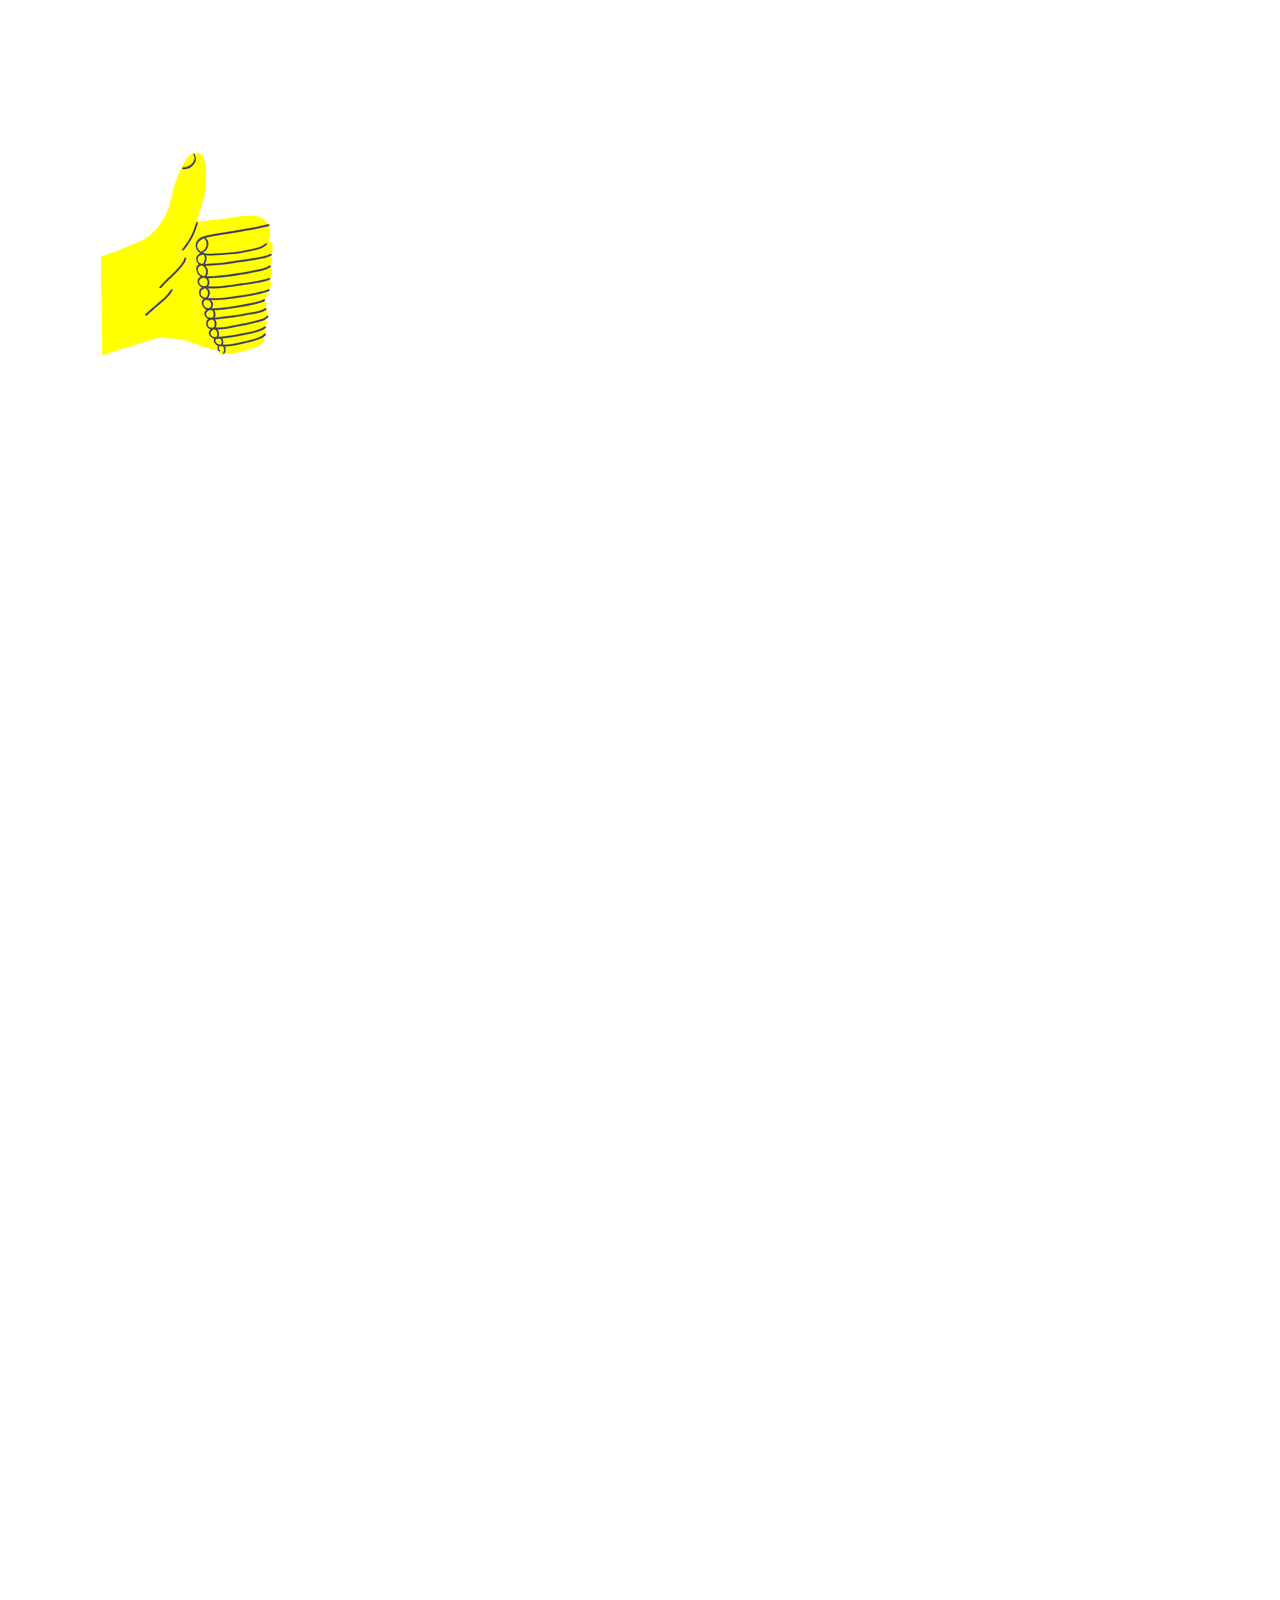
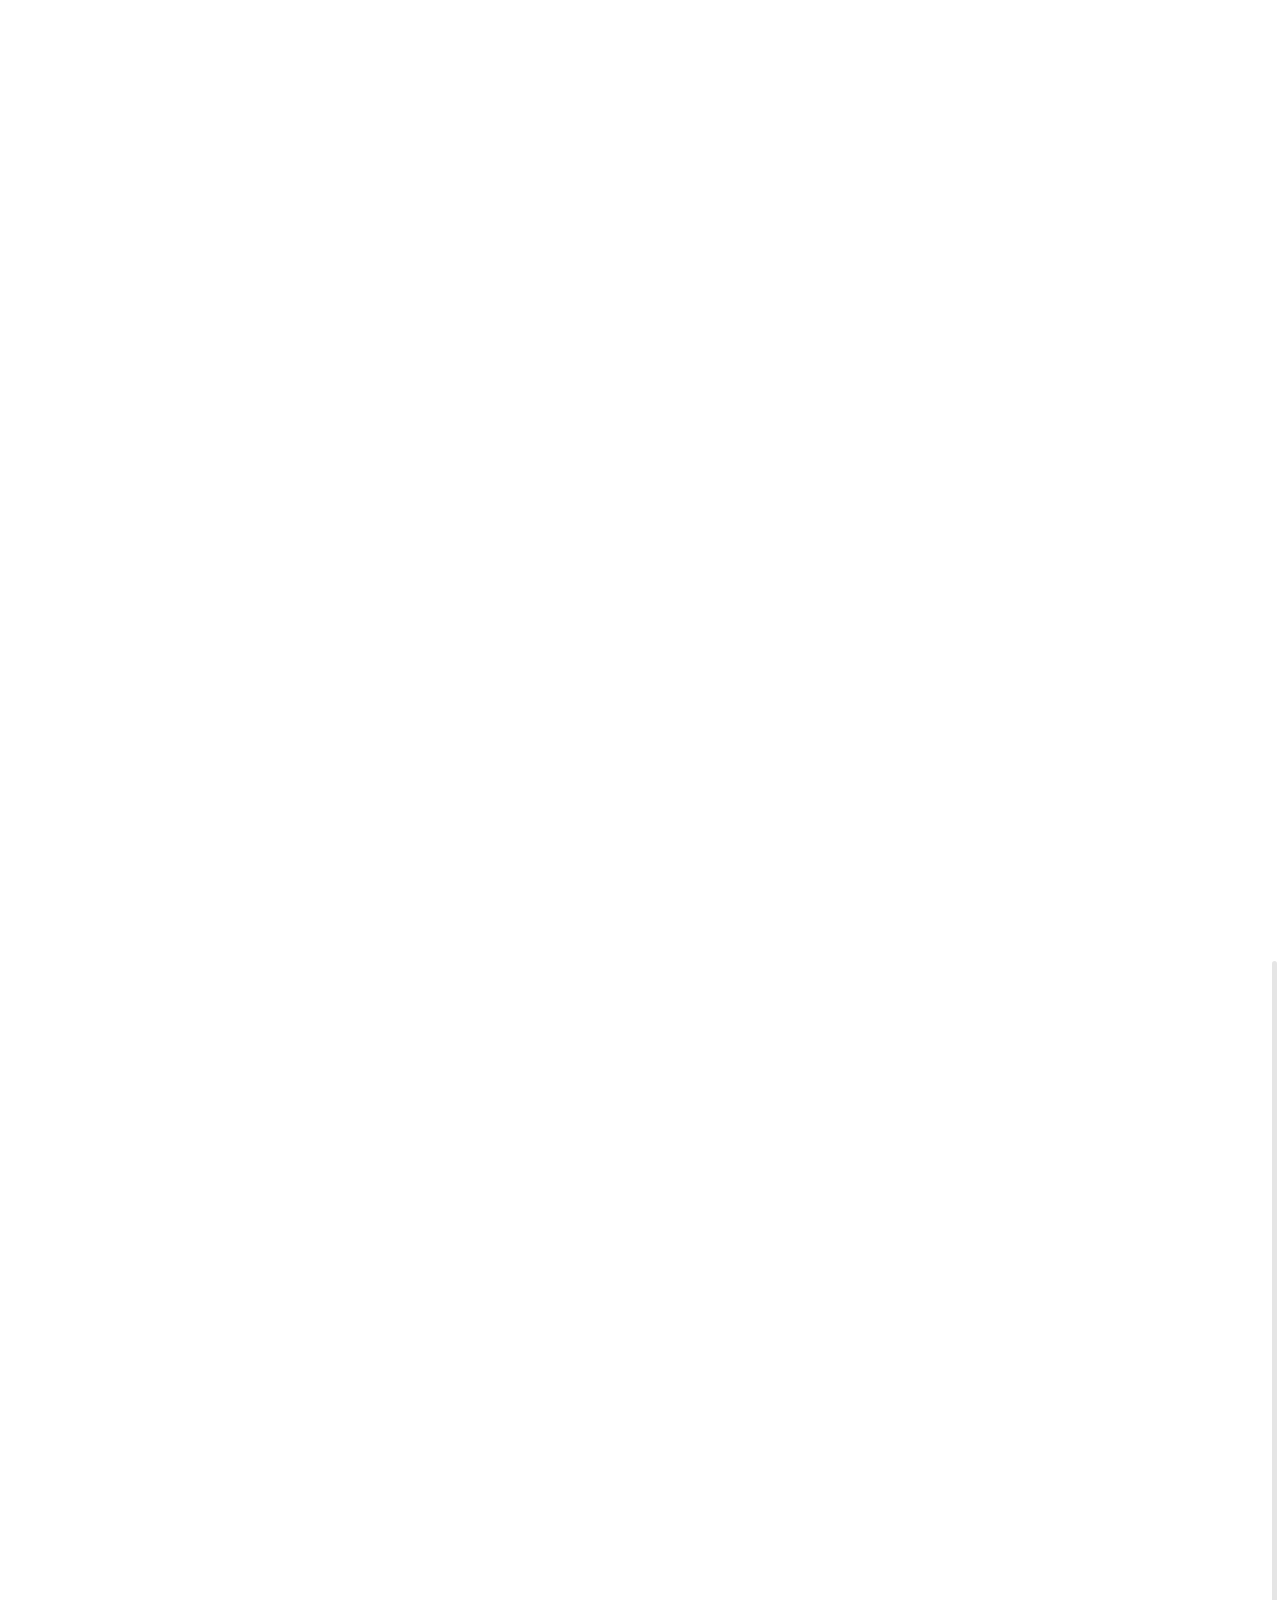
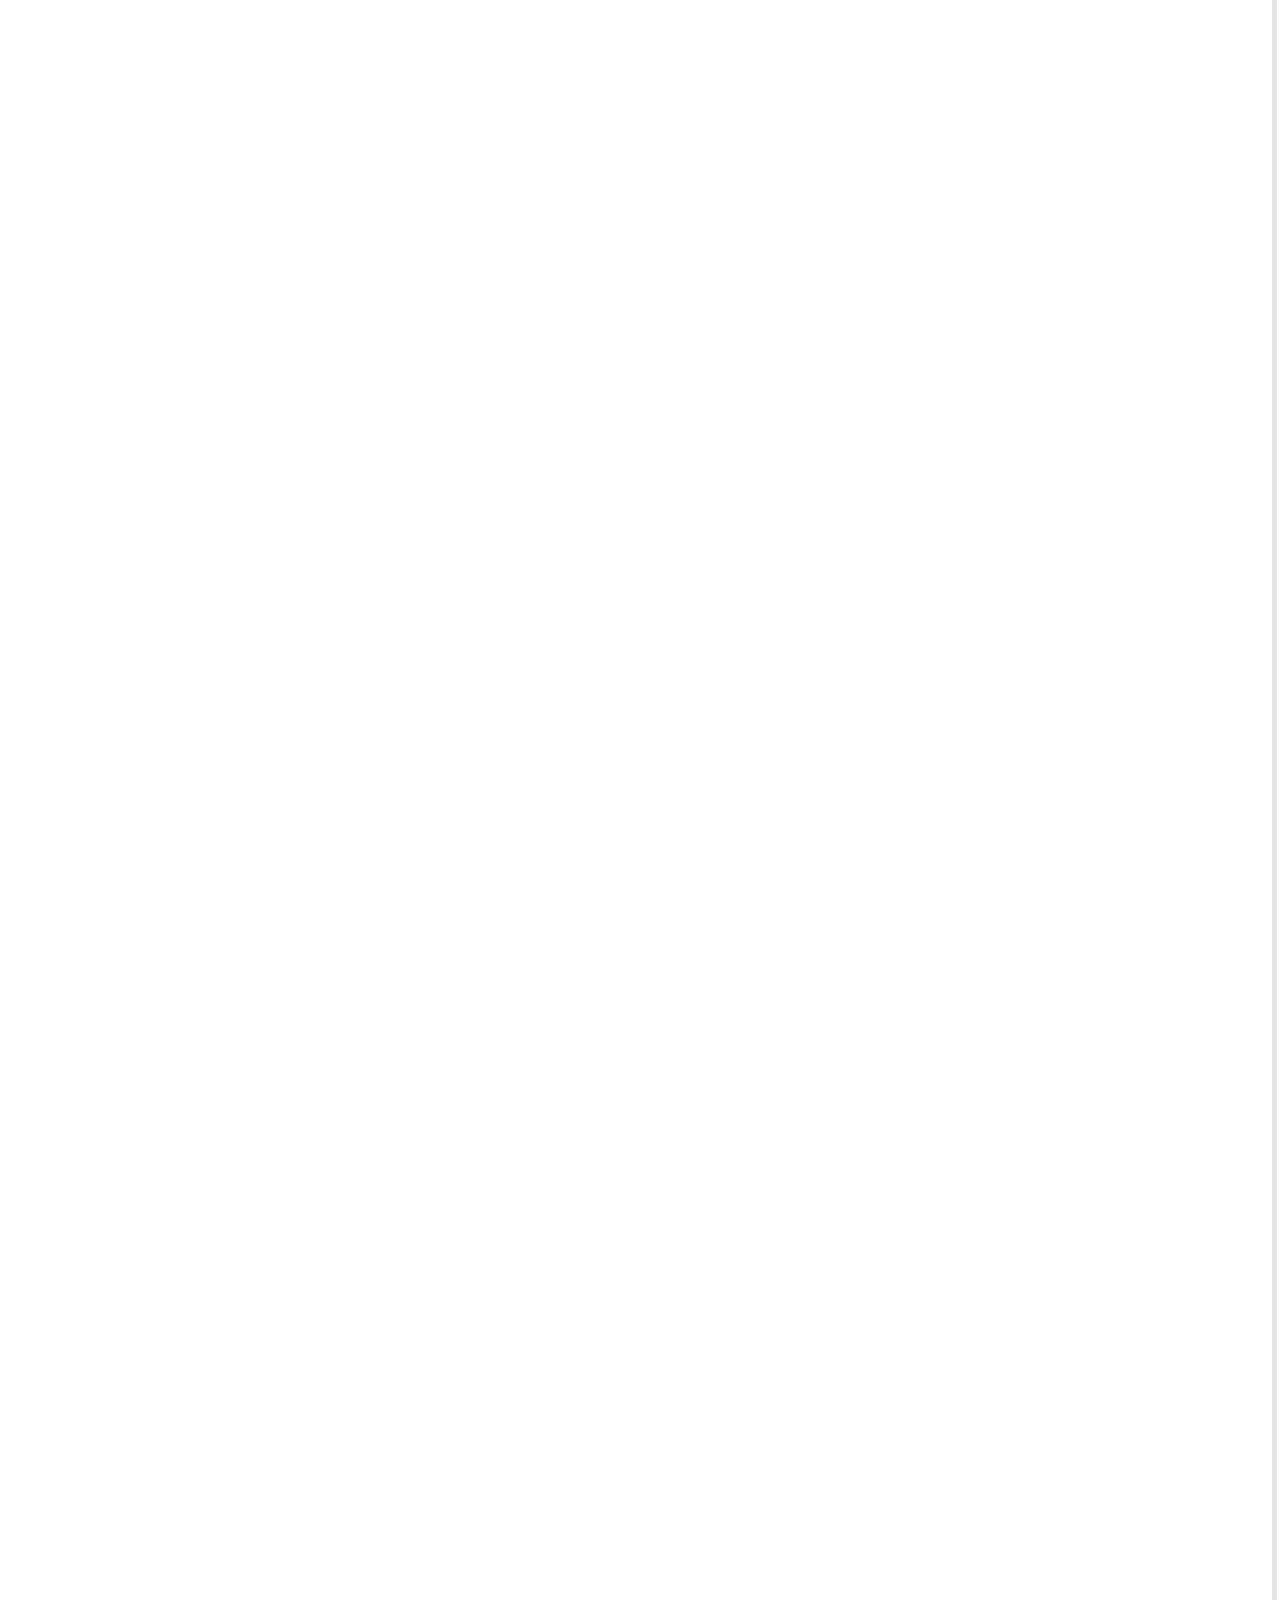
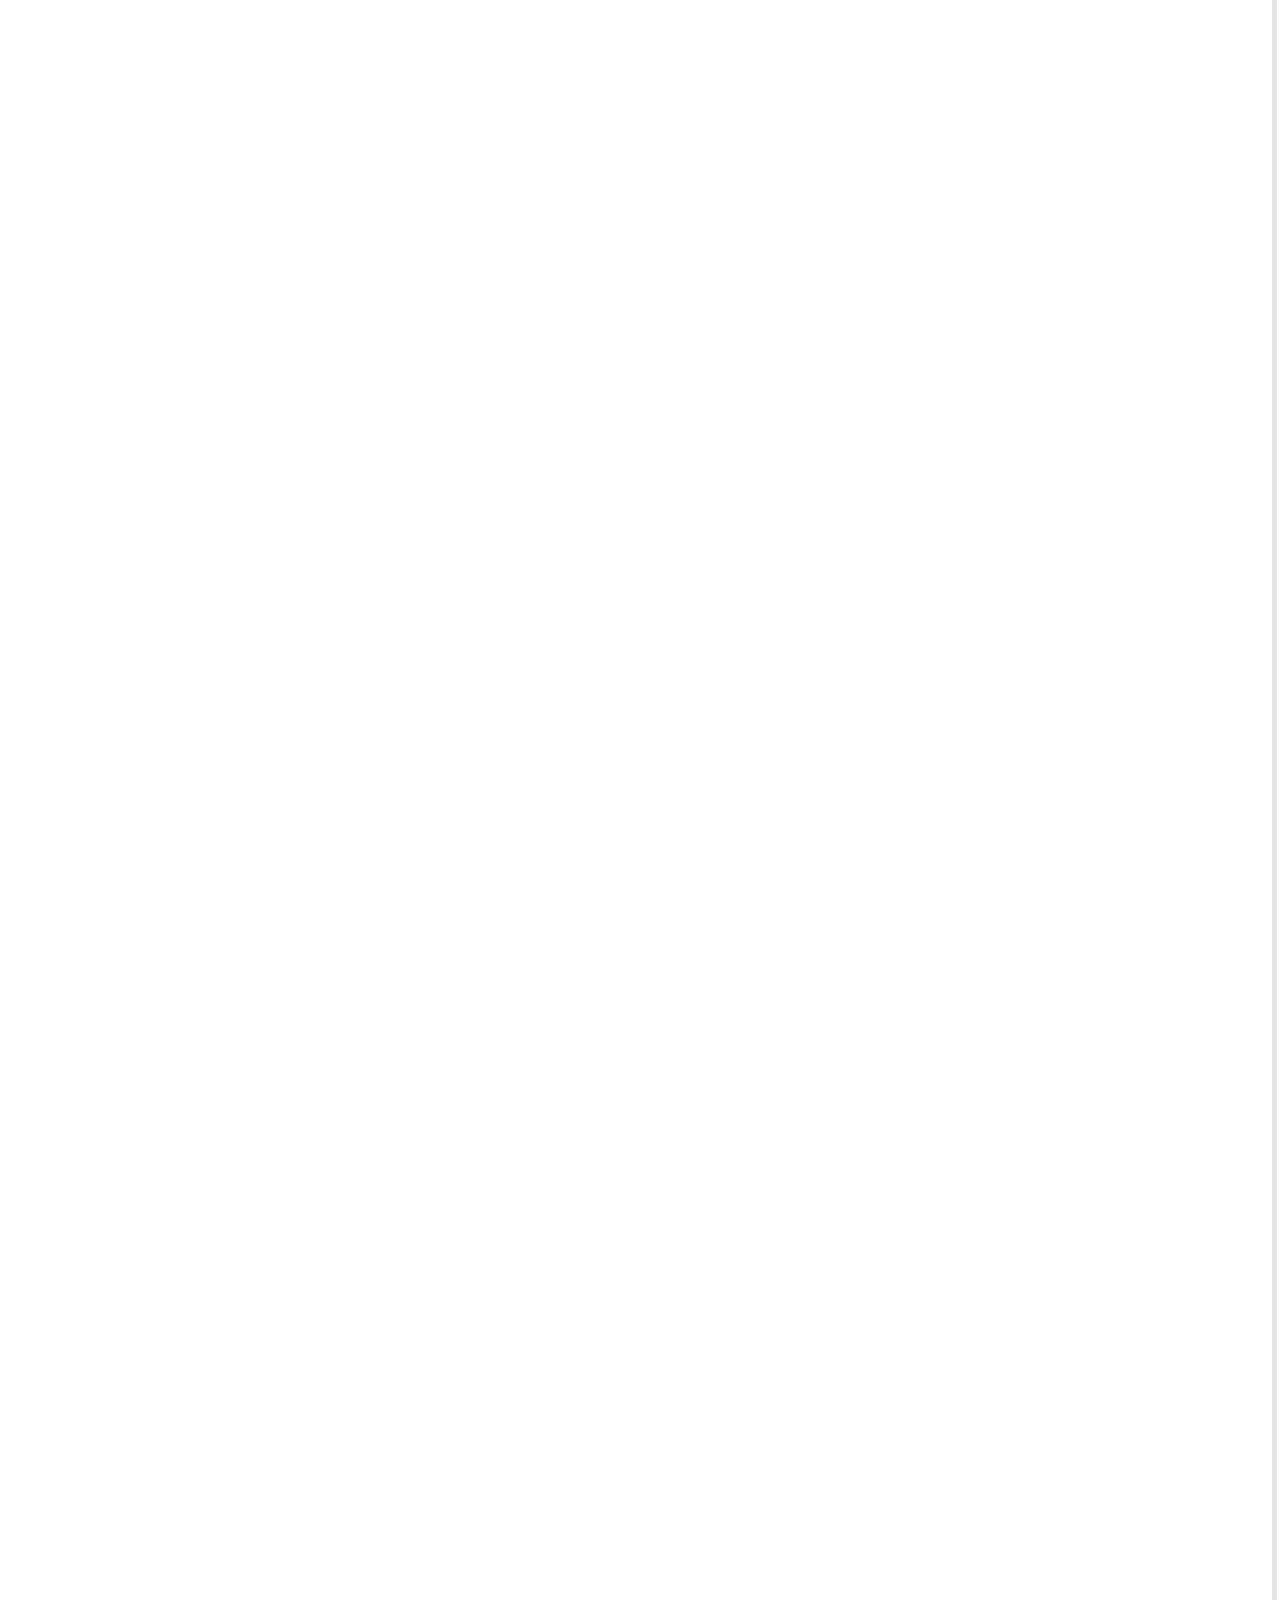
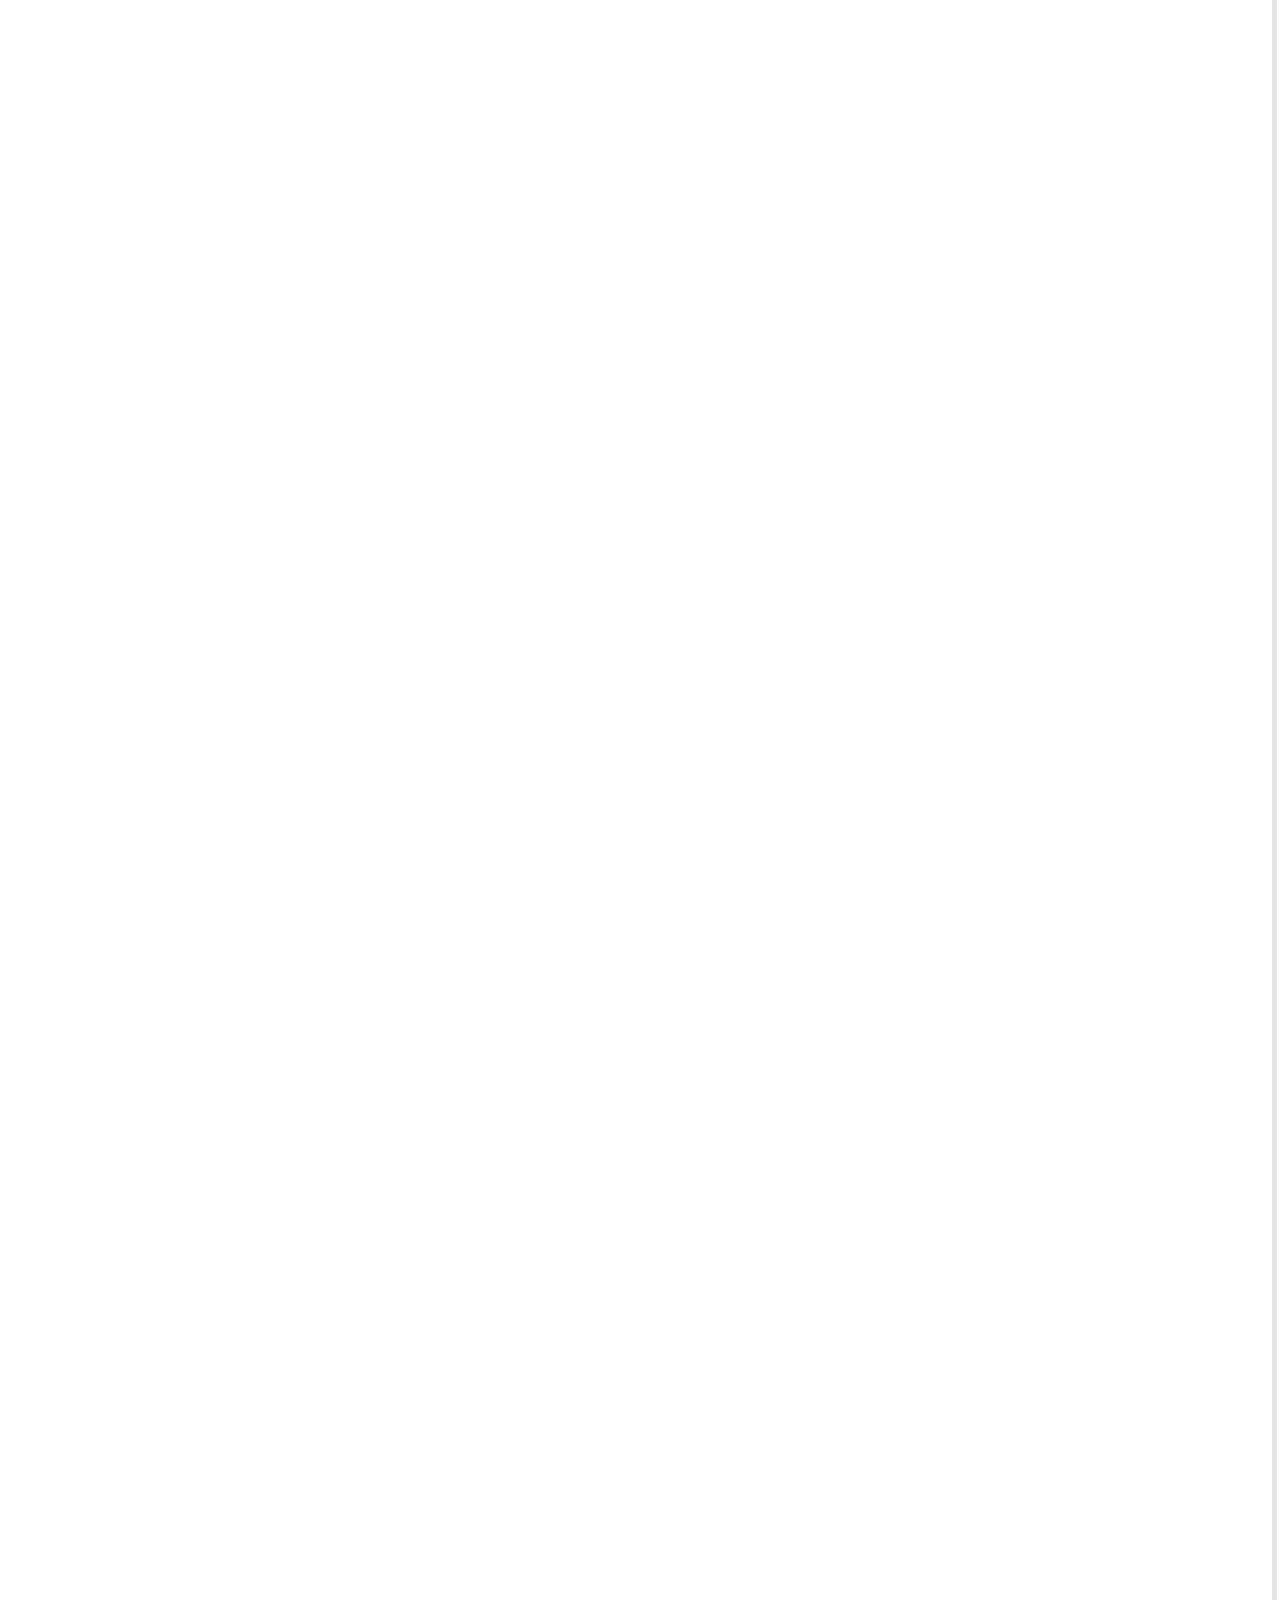
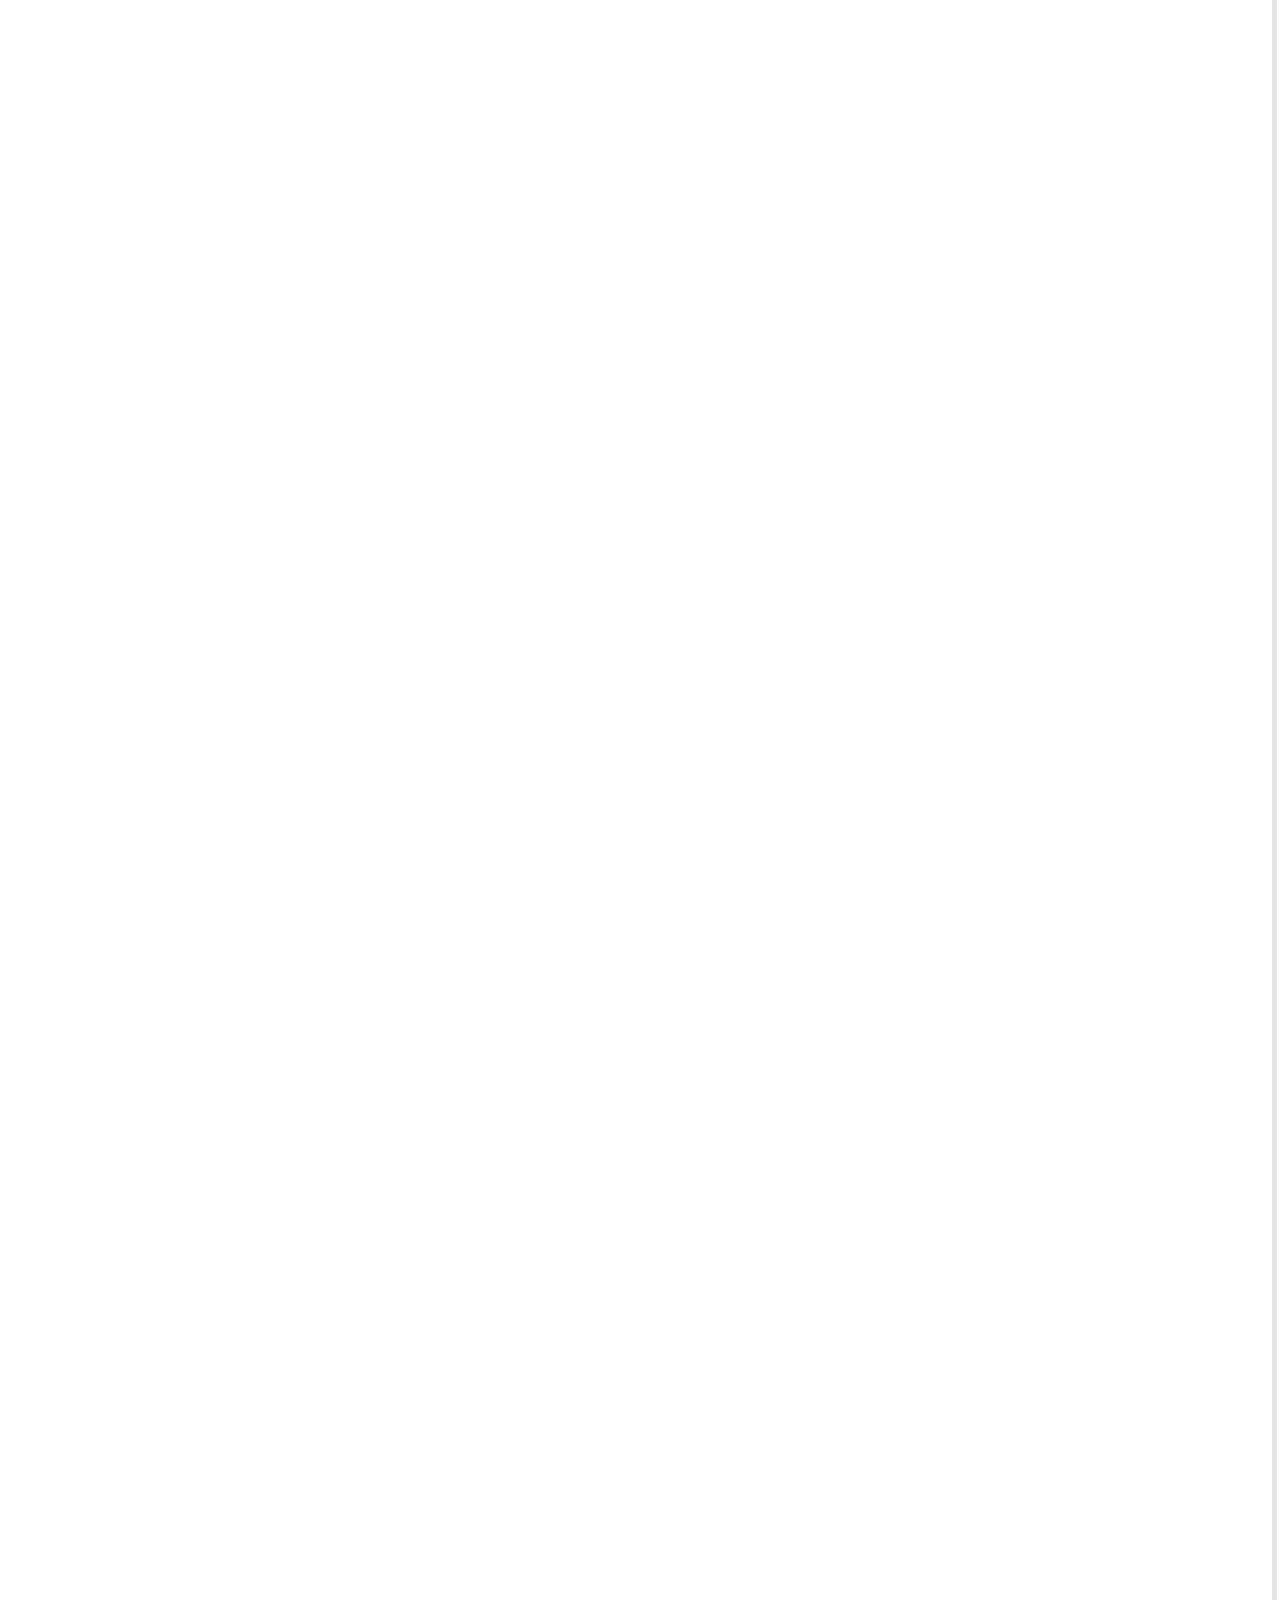
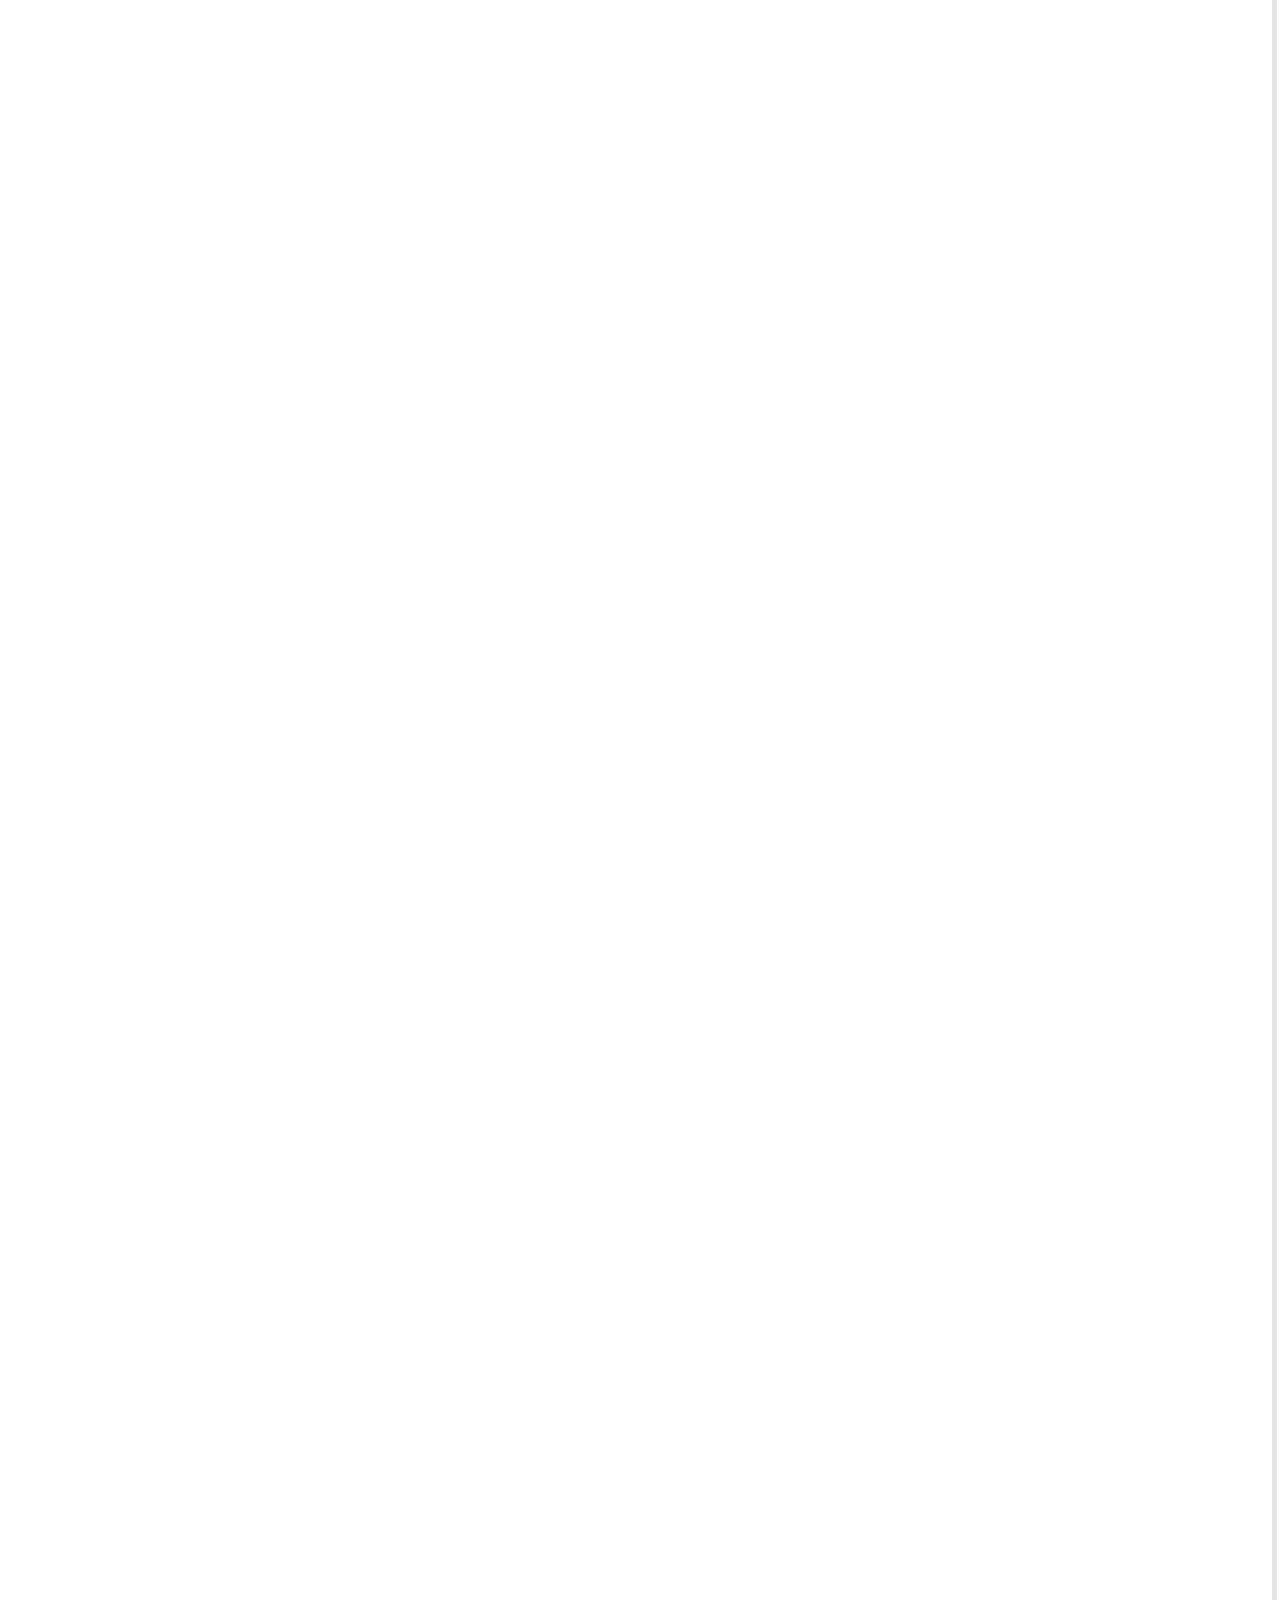
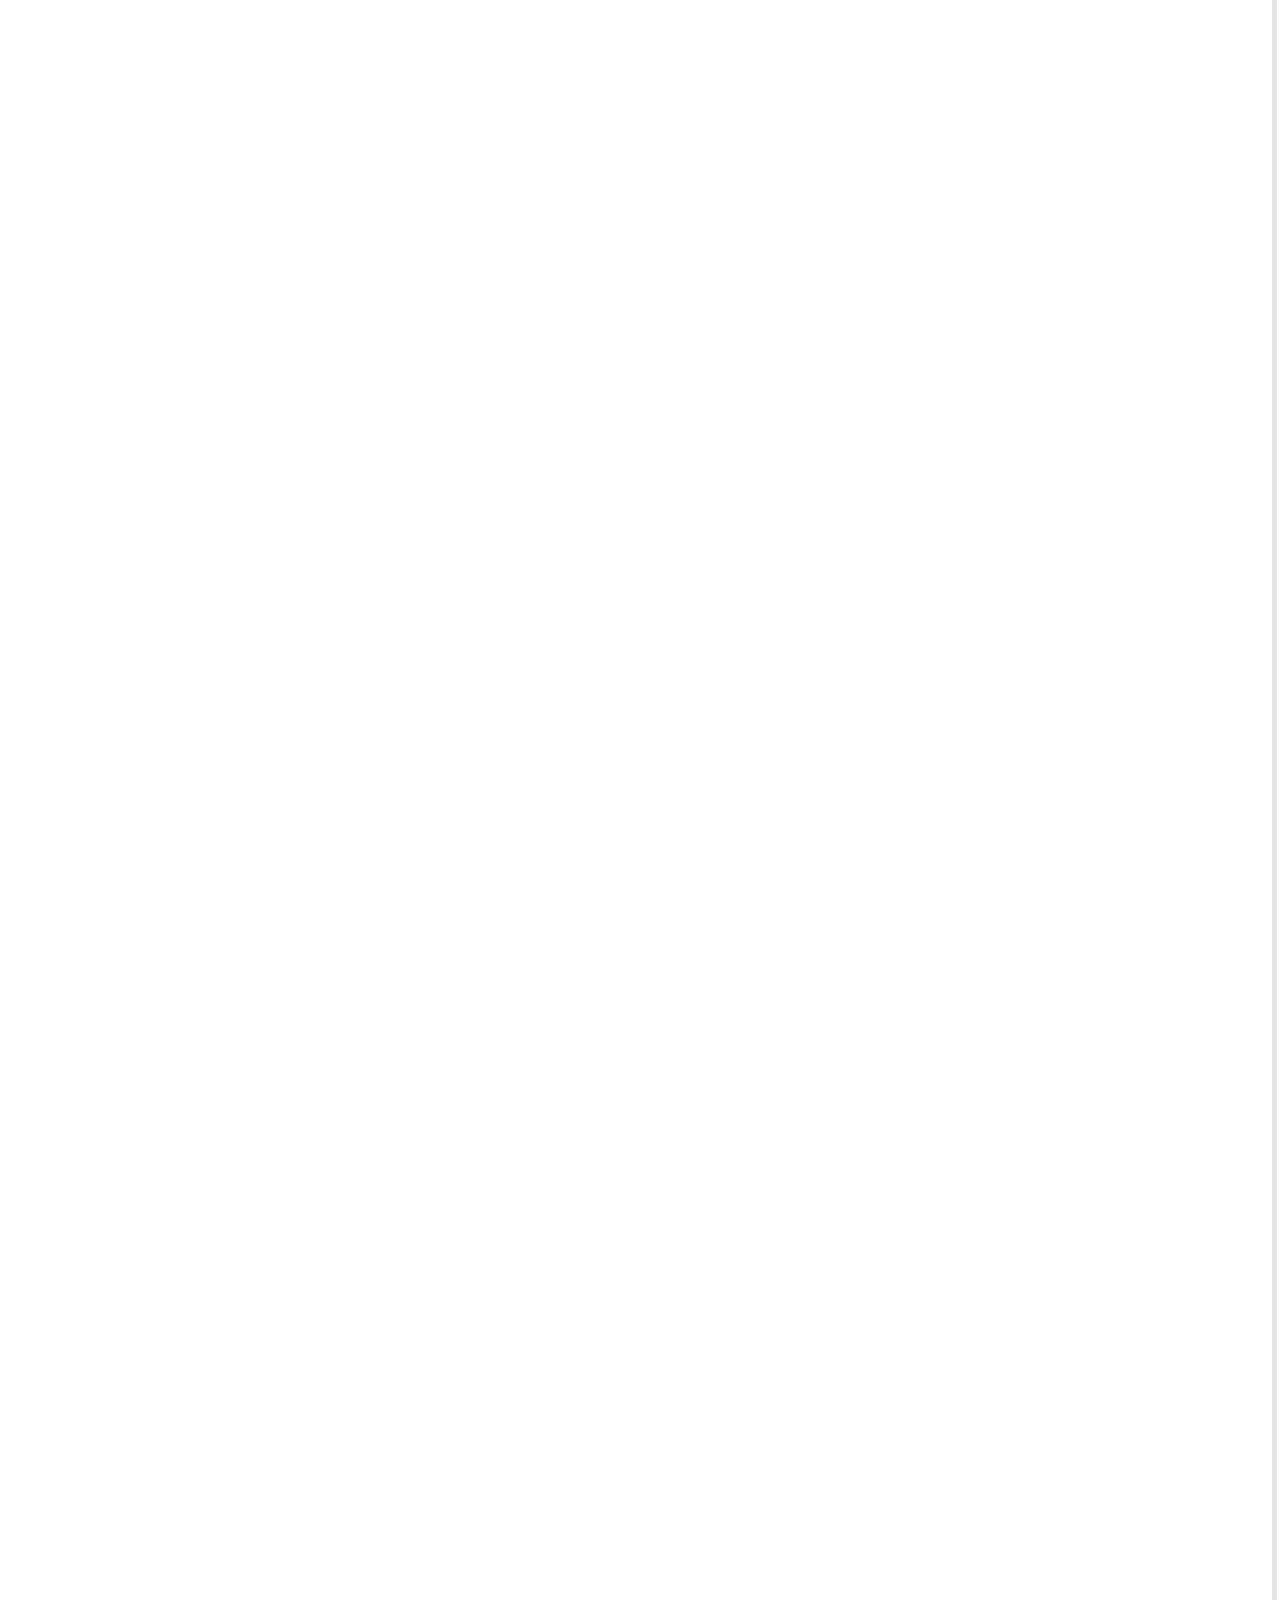
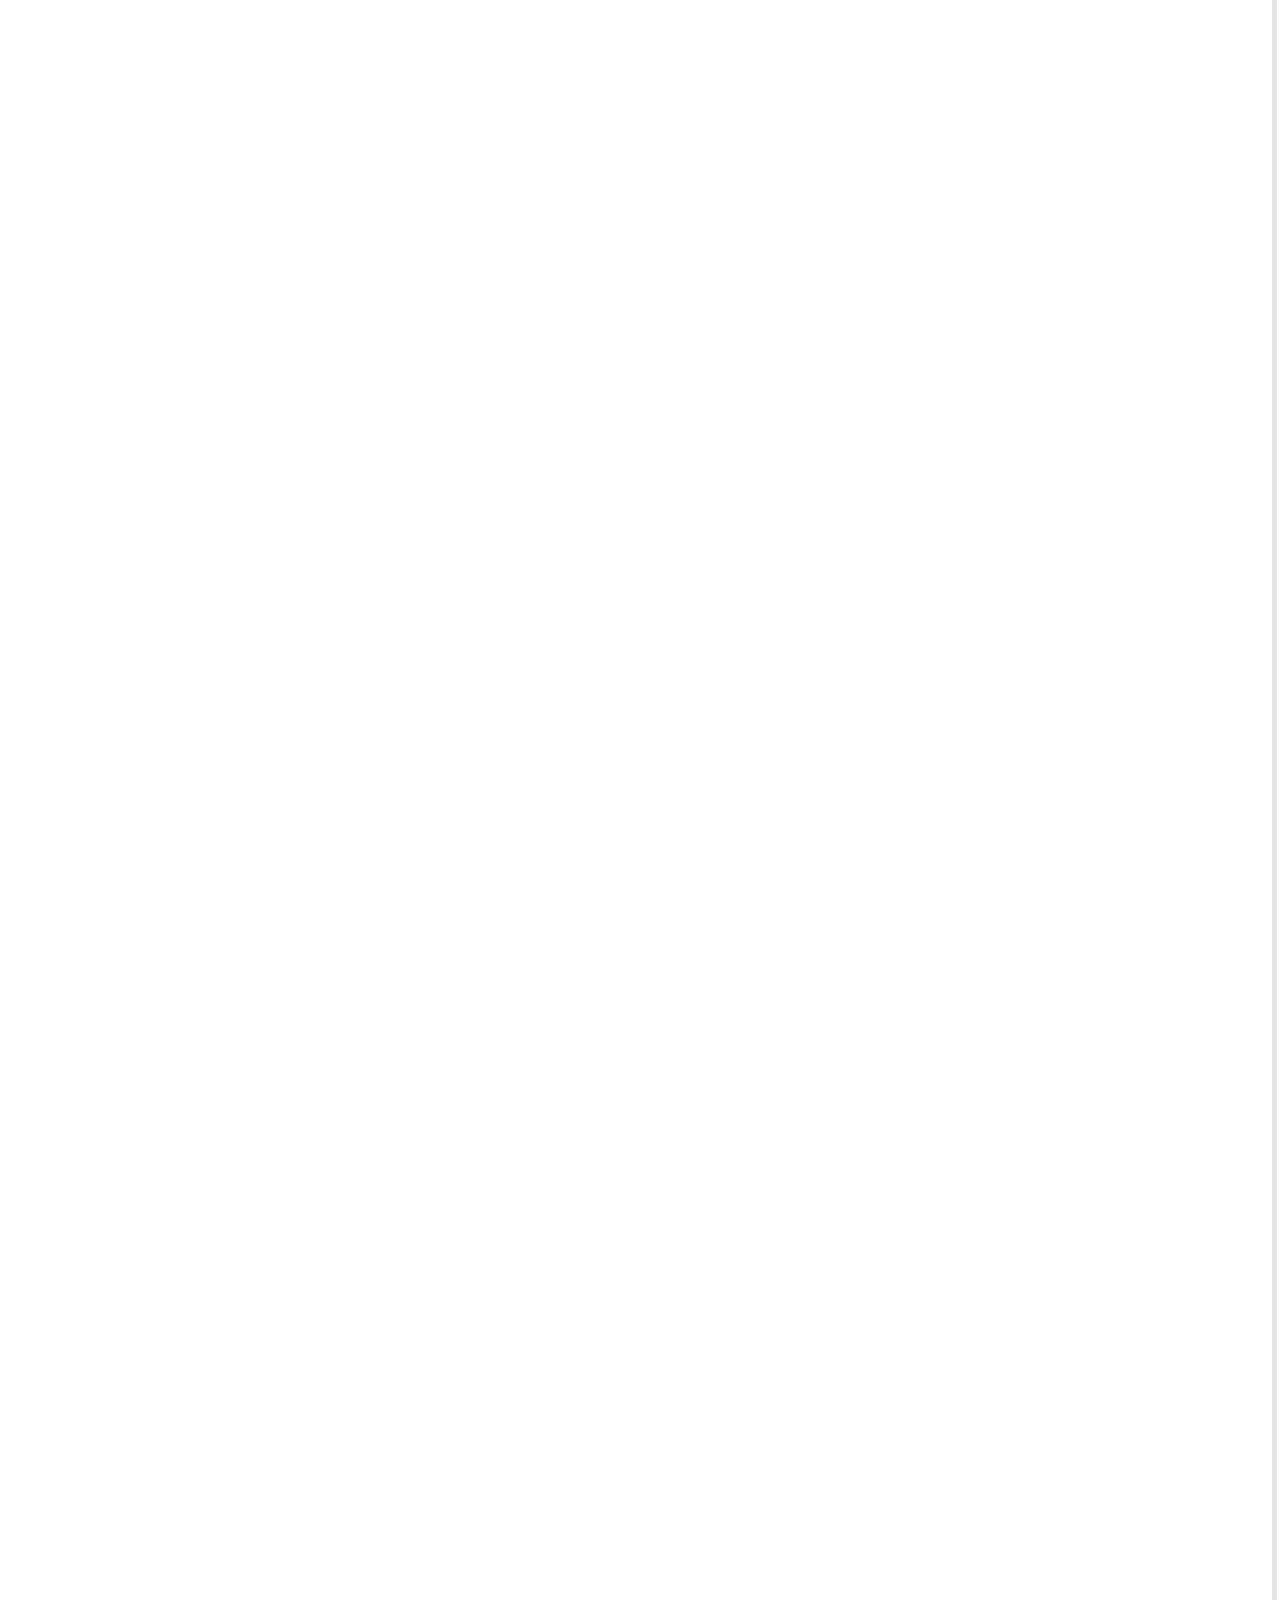
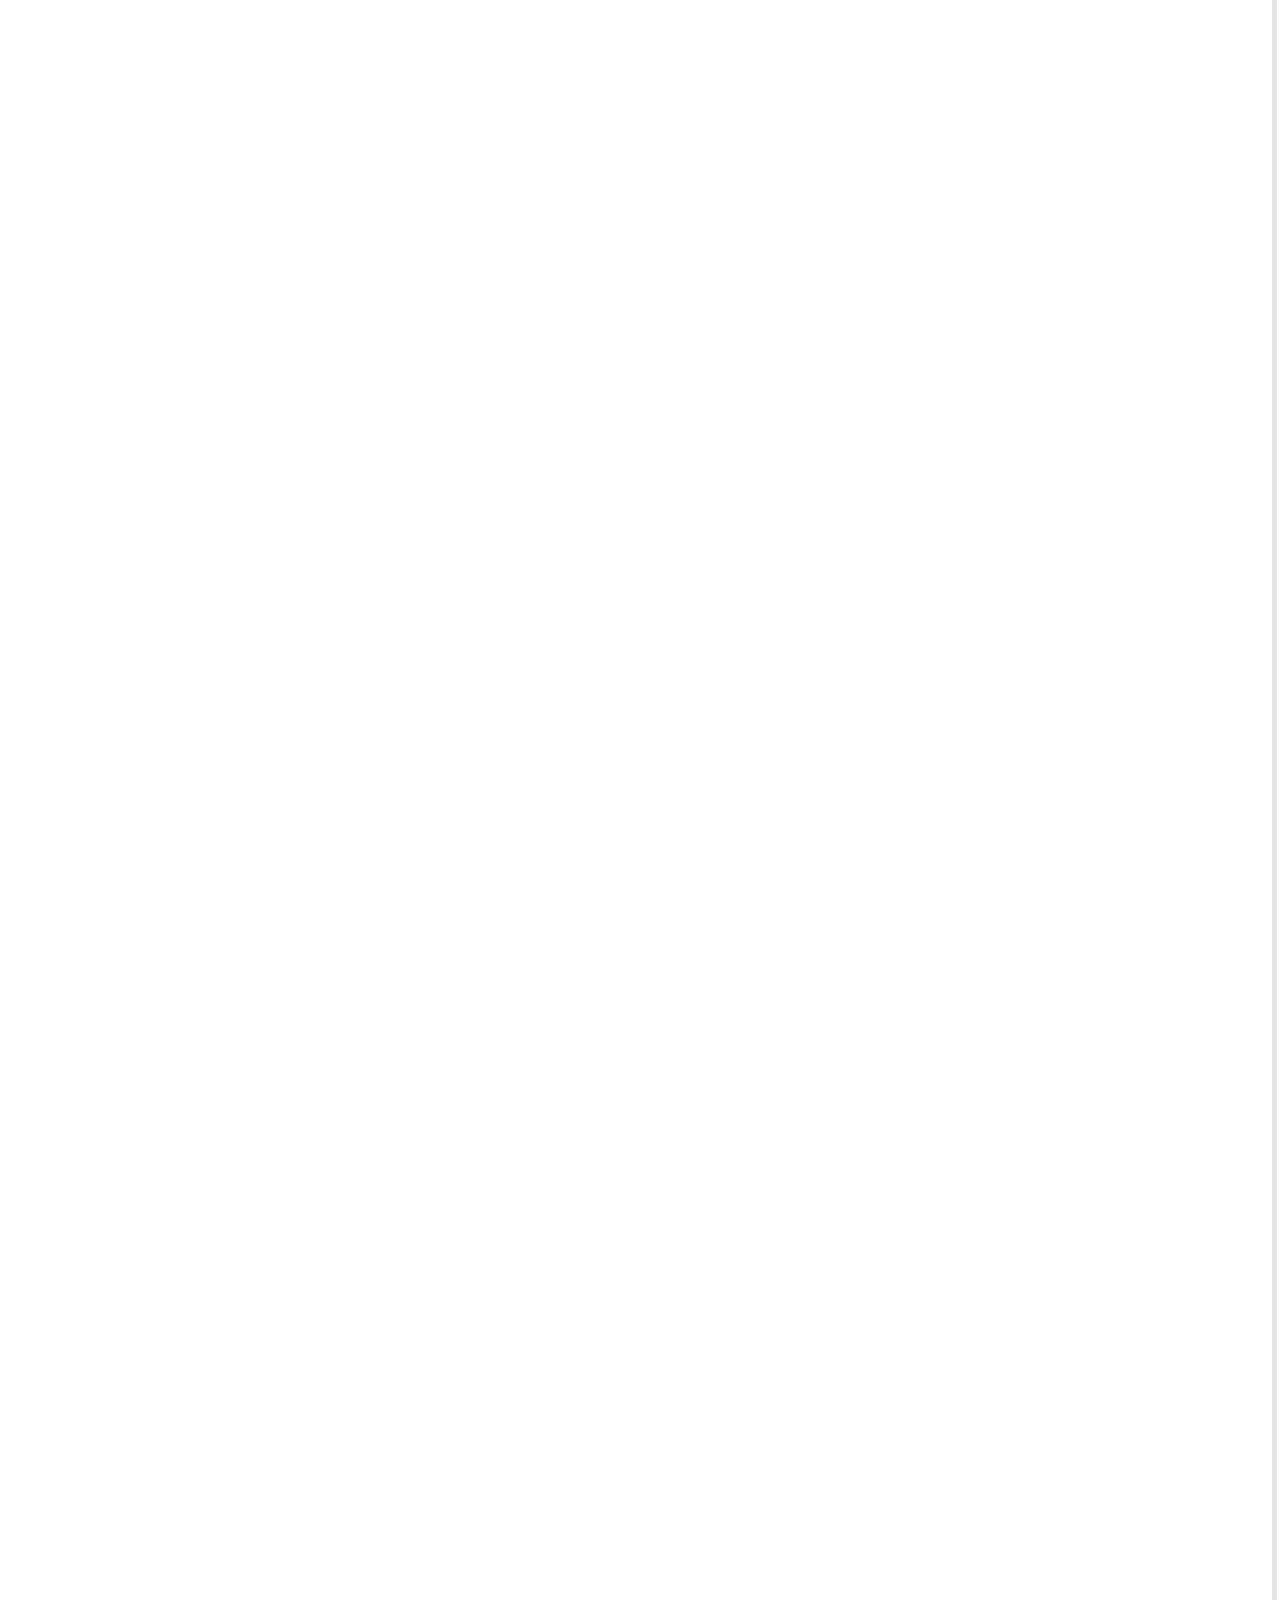
==== index.html @ d81a674a "f" ====
<!doctype html>
<html lang="en">
<head>
  <title>welcome</title>
  <meta charset="utf-8">
  <link rel="stylesheet" href="style.css">
  <script type="text/javascript" src="https://ajax.googleapis.com/ajax/libs/jquery/1.7.1/jquery.min.js"></script>
  <script type="text/javascript" src="script-welcome.js"></script>
  <script src="dist/js/swiper.min.js"></script>
  <link rel="stylesheet" href="dist/css/swiper.min.css">
  <meta name="viewport" content="width=device-width">
  <link href="https://fonts.googleapis.com/css?family=Roboto:300,400,500,700" rel="stylesheet">
</head>
<body>
  <div class="swiper-container">
    <!-- Additional required wrapper -->
    <div class="swiper-wrapper">
        <!-- Slides -->
        <div class="swiper-slide">
        <img src="img/welcome1.png">
        </div>
        <div class="swiper-slide">
        <img src="img/welcome2.png">
        </div>
        <div class="swiper-slide">
        <img src="img/welcome3.png">
        </div>
    </div>
    <!-- If we need pagination -->
    <div class="swiper-pagination"></div>
    <!-- If we need scrollbar -->
    <div class="swiper-scrollbar"></div>
</div>

  <div class="grid-base">
              <div class="col-1"></div>
              <div class="col-1"></div>
              <div class="col-1"></div>
              <div class="col-1"></div>
              <div class="col-1"></div>
              <div class="col-1"></div>
              <div class="col-1"></div>
              <div class="col-1"></div>
              <div class="col-1"></div>
              <div class="col-1"></div>
              <div class="col-1"></div>
              <div class="col-1"></div>
          </div>
</body>
</html>
---- style.css ----
*{
  border: 0;
  margin: 0;
  padding: 0;
  box-sizing:border-box;
  font-family: sans-serif;
}

html,body{
  height: 100%;
  font-family: 'Roboto', sans-serif;
}

/*Global Layout */
@media screen and (max-width: 1000px){
.col-1 {width: 8.33%;}
.col-2 {width: 16.66%;}
.col-3 {width: 25%;}
.col-4 {width: 33.33%;}
.col-5 {width: 41.66%;}
.col-6 {width: 50%;}
.col-7 {width: 58.33%;}
.col-8 {width: 66.66%;}
.col-9 {width: 75%;}
.col-10 {width: 83.33%;}
.col-11 {width: 91.66%;}
.col-12 {width: 100%;}

[class*="col-"] {
    float: left;
    padding: 25px;
    /*border: 1px dashed rgba(255,0,0,0.3);*/
    display: inline-block;
}
.grid-base{
    position: absolute;
    top:0;
    left: 0;
    width: 100%
}
.grid-base .col-1{
    height: 1000px;
}




}
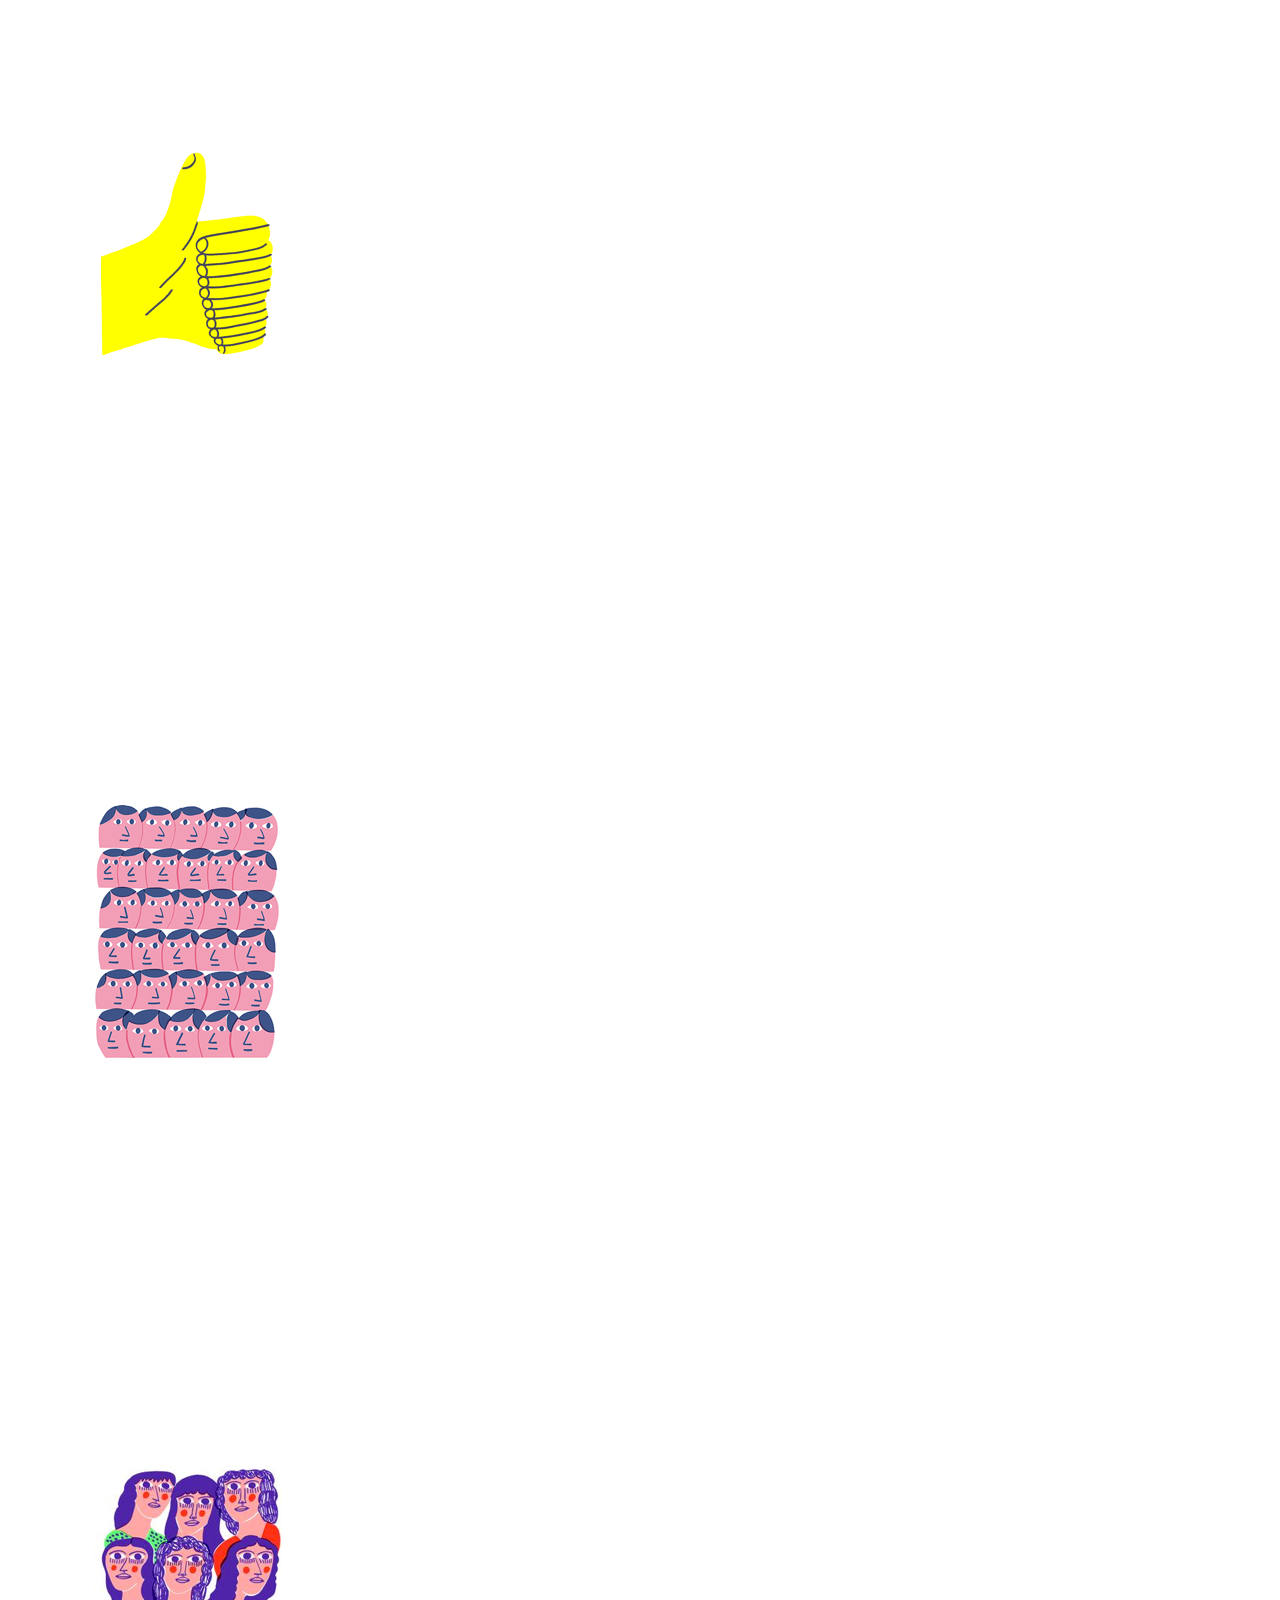
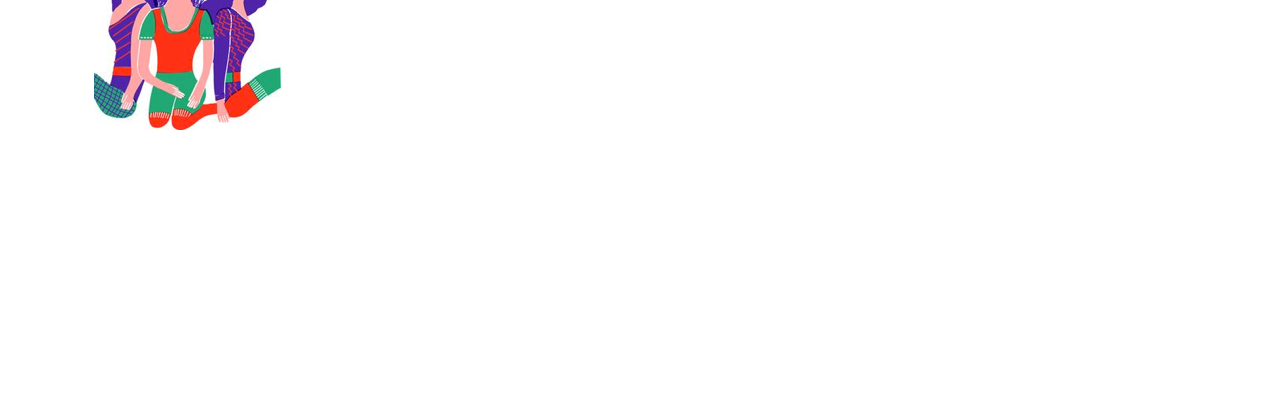
==== commit dd72059e: "plugin" ====
--- a/index.html
+++ b/index.html
@@ -3,35 +3,25 @@
 <head>
   <title>welcome</title>
   <meta charset="utf-8">
+  <meta name="viewport" content="width=device-width">
   <link rel="stylesheet" href="style.css">
   <script type="text/javascript" src="https://ajax.googleapis.com/ajax/libs/jquery/1.7.1/jquery.min.js"></script>
   <script type="text/javascript" src="script-welcome.js"></script>
-  <script src="dist/js/swiper.min.js"></script>
-  <link rel="stylesheet" href="dist/css/swiper.min.css">
-  <meta name="viewport" content="width=device-width">
+  <script type="text/javascript" src="jquery.touchSwipe.min.js"></script>
   <link href="https://fonts.googleapis.com/css?family=Roboto:300,400,500,700" rel="stylesheet">
 </head>
 <body>
-  <div class="swiper-container">
-    <!-- Additional required wrapper -->
-    <div class="swiper-wrapper">
-        <!-- Slides -->
-        <div class="swiper-slide">
-        <img src="img/welcome1.png">
-        </div>
-        <div class="swiper-slide">
-        <img src="img/welcome2.png">
-        </div>
-        <div class="swiper-slide">
-        <img src="img/welcome3.png">
-        </div>
+  <div class="gallery">
+    <div class="slide">
+      <img class="slide-img" src="img/welcome1.png">
     </div>
-    <!-- If we need pagination -->
-    <div class="swiper-pagination"></div>
-    <!-- If we need scrollbar -->
-    <div class="swiper-scrollbar"></div>
-</div>
-
+    <div class="slide">
+      <img class="slide-img" src="img/welcome2.png">
+    </div>
+    <div class="slide">
+      <img class="slide-img" src="img/welcome3.png">
+    </div>
+  </div>
   <div class="grid-base">
               <div class="col-1"></div>
               <div class="col-1"></div>
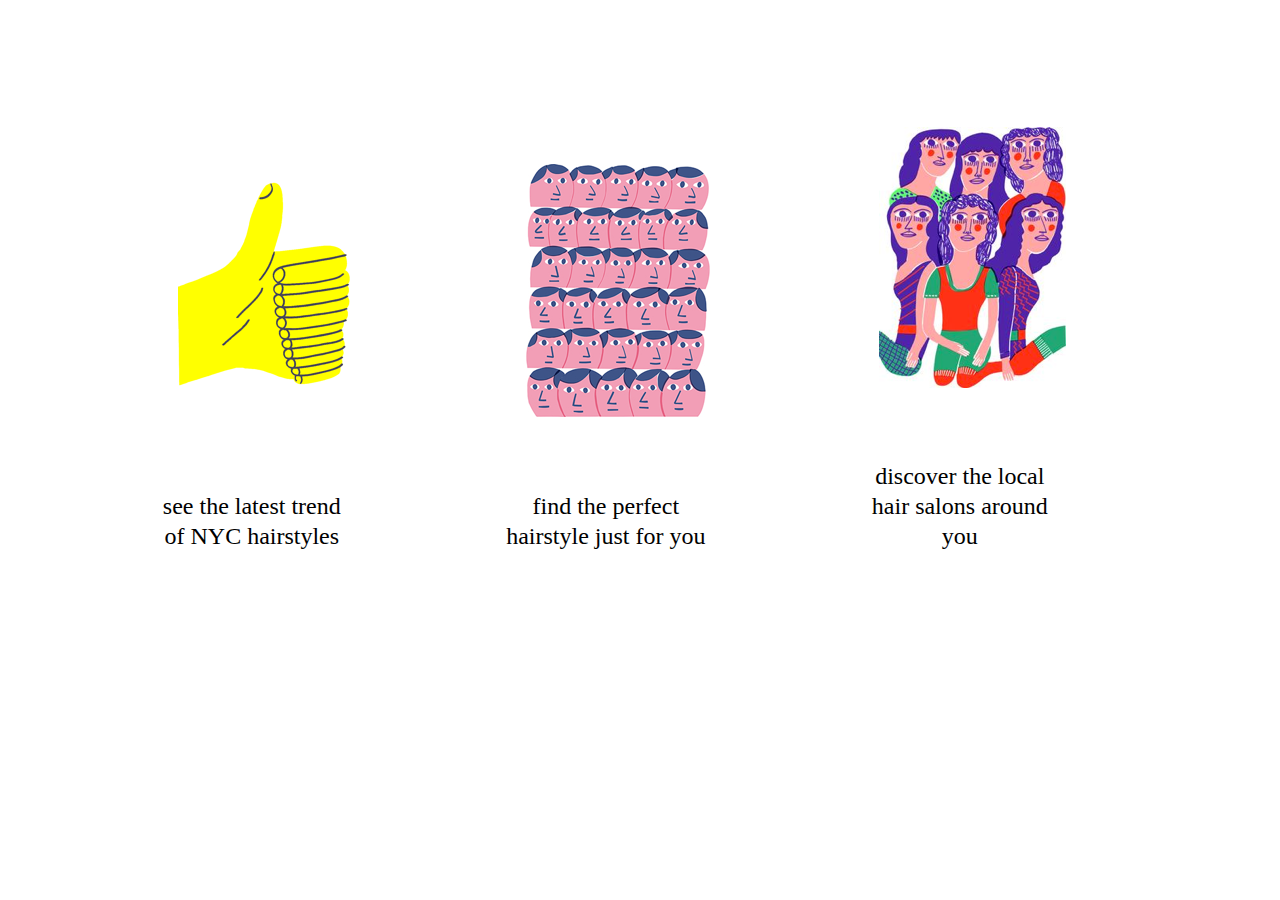
==== commit 42e48d1b: "detail" ====
--- a/index.html
+++ b/index.html
@@ -11,15 +11,26 @@
   <link href="https://fonts.googleapis.com/css?family=Roboto:300,400,500,700" rel="stylesheet">
 </head>
 <body>
-  <div class="gallery">
-    <div class="slide">
-      <img class="slide-img" src="img/welcome1.png">
+  <div class="container">
+    <a id="skip" href="discover.html">skip</a>
+    <div id="bar">
+      <img id="slidebar" src="img/bar.png">
     </div>
-    <div class="slide">
-      <img class="slide-img" src="img/welcome2.png">
-    </div>
-    <div class="slide">
-      <img class="slide-img" src="img/welcome3.png">
+    <div id="content">
+          <div class="gallery">
+            <div class="slide">
+              <img class="slide-img" src="img/welcome1.png">
+              <p>see the latest trend of NYC hairstyles</p>
+            </div>
+            <div class="slide">
+              <img class="slide-img" src="img/welcome2.png">
+              <p>find the perfect hairstyle just for you</p>
+            </div>
+            <div class="slide">
+              <img class="slide-img" src="img/welcome3.png">
+              <p>discover the local hair salons around you</p>
+            </div>
+      </div>
     </div>
   </div>
   <div class="grid-base">
--- a/style.css
+++ b/style.css
@@ -3,16 +3,10 @@
   margin: 0;
   padding: 0;
   box-sizing:border-box;
-  font-family: sans-serif;
-}
-
-html,body{
-  height: 100%;
-  font-family: 'Roboto', sans-serif;
 }
 
 /*Global Layout */
-@media screen and (max-width: 1000px){
+/*@media screen and (max-width: 1000px){
 .col-1 {width: 8.33%;}
 .col-2 {width: 16.66%;}
 .col-3 {width: 25%;}
@@ -30,7 +24,7 @@
     float: left;
     padding: 25px;
     /*border: 1px dashed rgba(255,0,0,0.3);*/
-    display: inline-block;
+    /*display: inline-block;
 }
 .grid-base{
     position: absolute;
@@ -40,9 +34,57 @@
 }
 .grid-base .col-1{
     height: 1000px;
+}*/
+#skip{
+font-family: Helvetica;
+font-size: 18px;
+color: #0000FF;
+position: fixed;
+z-index: 102;
+margin-top: 159%;
+margin-left: 15%;
+}
+#bar {
+  width: 100%;
+  position: fixed;
+  text-align: center;
+  margin-top: 160%;
+  z-index: 101;
+}
+#content {
+    width: 100%;
+    overflow: hidden;
+    position: relative;}
+
+.gallery {
+    float: left;
+    display: inline;
+    padding: 0;
+    margin: 0;
+    margin-left: 6%;
+    width: 1920px;
+    transition-property: transform;
+    transition-duration: 0.5s;
+    transition-timing-function: ease-out;
+    transform: translate(0, 0);
 }
 
-
-
-
+.slide {
+    display: inline-block;
+    padding: 0;
+    width: 350px;
+    height: auto;
+    transform: translate(0, 0);
+    text-align: center;
 }
+.slide p{
+font-family: Helvetica-Bold;
+font-size: 24px;
+color: #000000;
+line-height: 30px;
+width:200px;
+margin: auto;
+position: relative;
+z-index: 100;
+margin-top: -60%;
+}
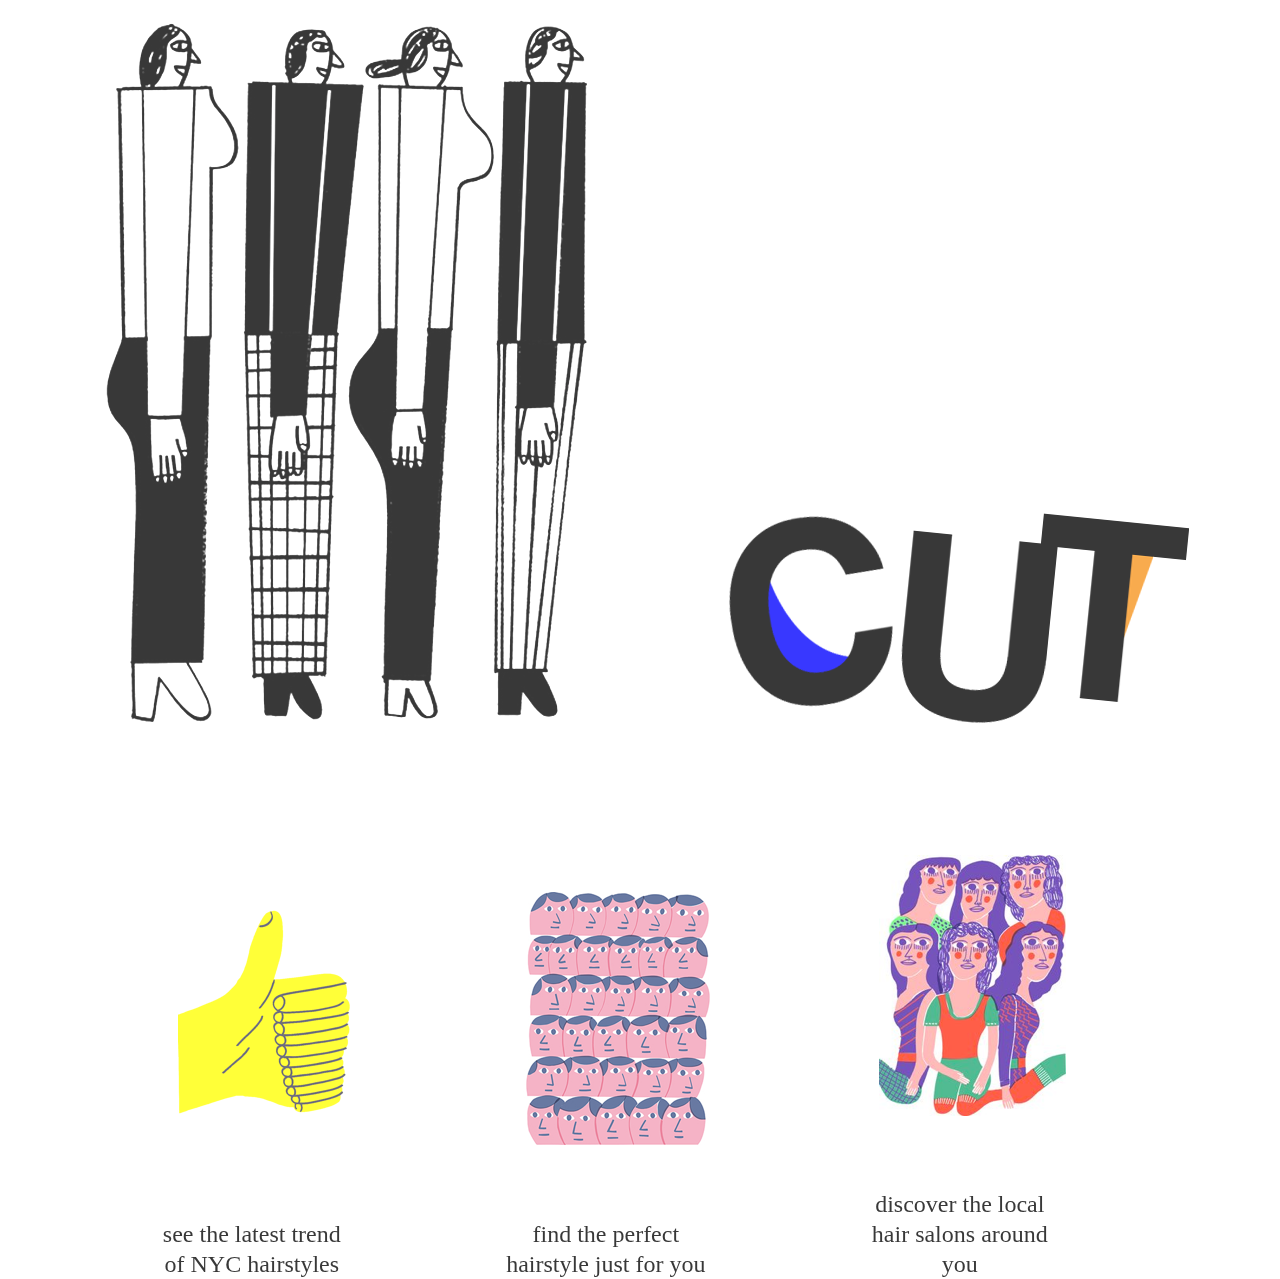
==== commit 366b91a6: "salondetail" ====
--- a/index.html
+++ b/index.html
@@ -11,8 +11,12 @@
   <link href="https://fonts.googleapis.com/css?family=Roboto:300,400,500,700" rel="stylesheet">
 </head>
 <body>
+  <div id="loading">
+    <img id="loading"src="img/loading.png">
+    <img id="logo" src="img/cutlogo.png">
+  </div>
   <div class="container">
-    <a id="skip" href="discover.html">skip</a>
+    <a id="skip" href="discover2.html">skip</a>
     <div id="bar">
       <img id="slidebar" src="img/bar.png">
     </div>
@@ -26,7 +30,7 @@
               <img class="slide-img" src="img/welcome2.png">
               <p>find the perfect hairstyle just for you</p>
             </div>
-            <div class="slide">
+            <div class="slide" id="slide3">
               <img class="slide-img" src="img/welcome3.png">
               <p>discover the local hair salons around you</p>
             </div>
--- a/style.css
+++ b/style.css
@@ -88,3 +88,6 @@
 z-index: 100;
 margin-top: -60%;
 }
+#loading{
+  
+}
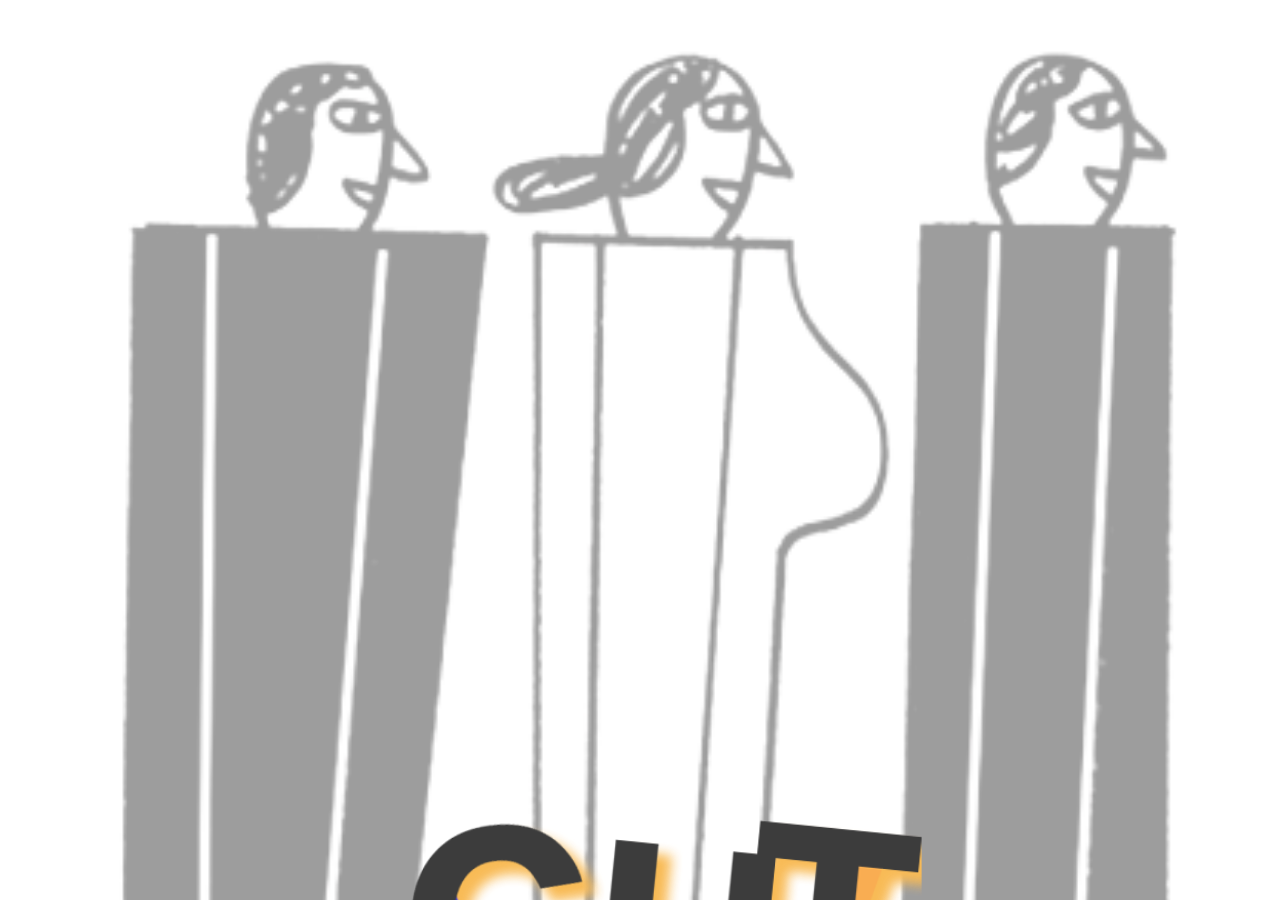
==== commit 4b1e4bd4: "final-1" ====
--- a/index.html
+++ b/index.html
@@ -1,42 +1,17 @@
 <!doctype html>
 <html lang="en">
 <head>
-  <title>welcome</title>
+  <title>welcome to CUT:))</title>
   <meta charset="utf-8">
   <meta name="viewport" content="width=device-width">
-  <link rel="stylesheet" href="style.css">
+  <link rel="stylesheet" href="index-style.css">
   <script type="text/javascript" src="https://ajax.googleapis.com/ajax/libs/jquery/1.7.1/jquery.min.js"></script>
-  <script type="text/javascript" src="script-welcome.js"></script>
-  <script type="text/javascript" src="jquery.touchSwipe.min.js"></script>
+  <script type="text/javascript" src="script-index.js"></script>
   <link href="https://fonts.googleapis.com/css?family=Roboto:300,400,500,700" rel="stylesheet">
 </head>
-<body>
-  <div id="loading">
+<a href="welcome.html"><body>
     <img id="loading"src="img/loading.png">
-    <img id="logo" src="img/cutlogo.png">
-  </div>
-  <div class="container">
-    <a id="skip" href="discover2.html">skip</a>
-    <div id="bar">
-      <img id="slidebar" src="img/bar.png">
-    </div>
-    <div id="content">
-          <div class="gallery">
-            <div class="slide">
-              <img class="slide-img" src="img/welcome1.png">
-              <p>see the latest trend of NYC hairstyles</p>
-            </div>
-            <div class="slide">
-              <img class="slide-img" src="img/welcome2.png">
-              <p>find the perfect hairstyle just for you</p>
-            </div>
-            <div class="slide" id="slide3">
-              <img class="slide-img" src="img/welcome3.png">
-              <p>discover the local hair salons around you</p>
-            </div>
-      </div>
-    </div>
-  </div>
+    <img id="logo" src="img/cutlogo2.png">
   <div class="grid-base">
               <div class="col-1"></div>
               <div class="col-1"></div>
@@ -51,5 +26,5 @@
               <div class="col-1"></div>
               <div class="col-1"></div>
           </div>
-</body>
+</body></a>
 </html>
--- a/index-style.css
+++ b/index-style.css
@@ -0,0 +1,20 @@
+*{
+  border: 0;
+  margin: 0;
+  padding: 0;
+  box-sizing:border-box;
+}
+
+#loading{
+  width:100%;
+  position:fixed;
+  z-index: 1;
+  opacity: 0.5;
+  /*transform: translate(-10%,18%);*/
+}
+#logo{
+  width:40%;
+  position:fixed;
+  z-index: 2;
+  transform: translate(80%,350%);
+}
